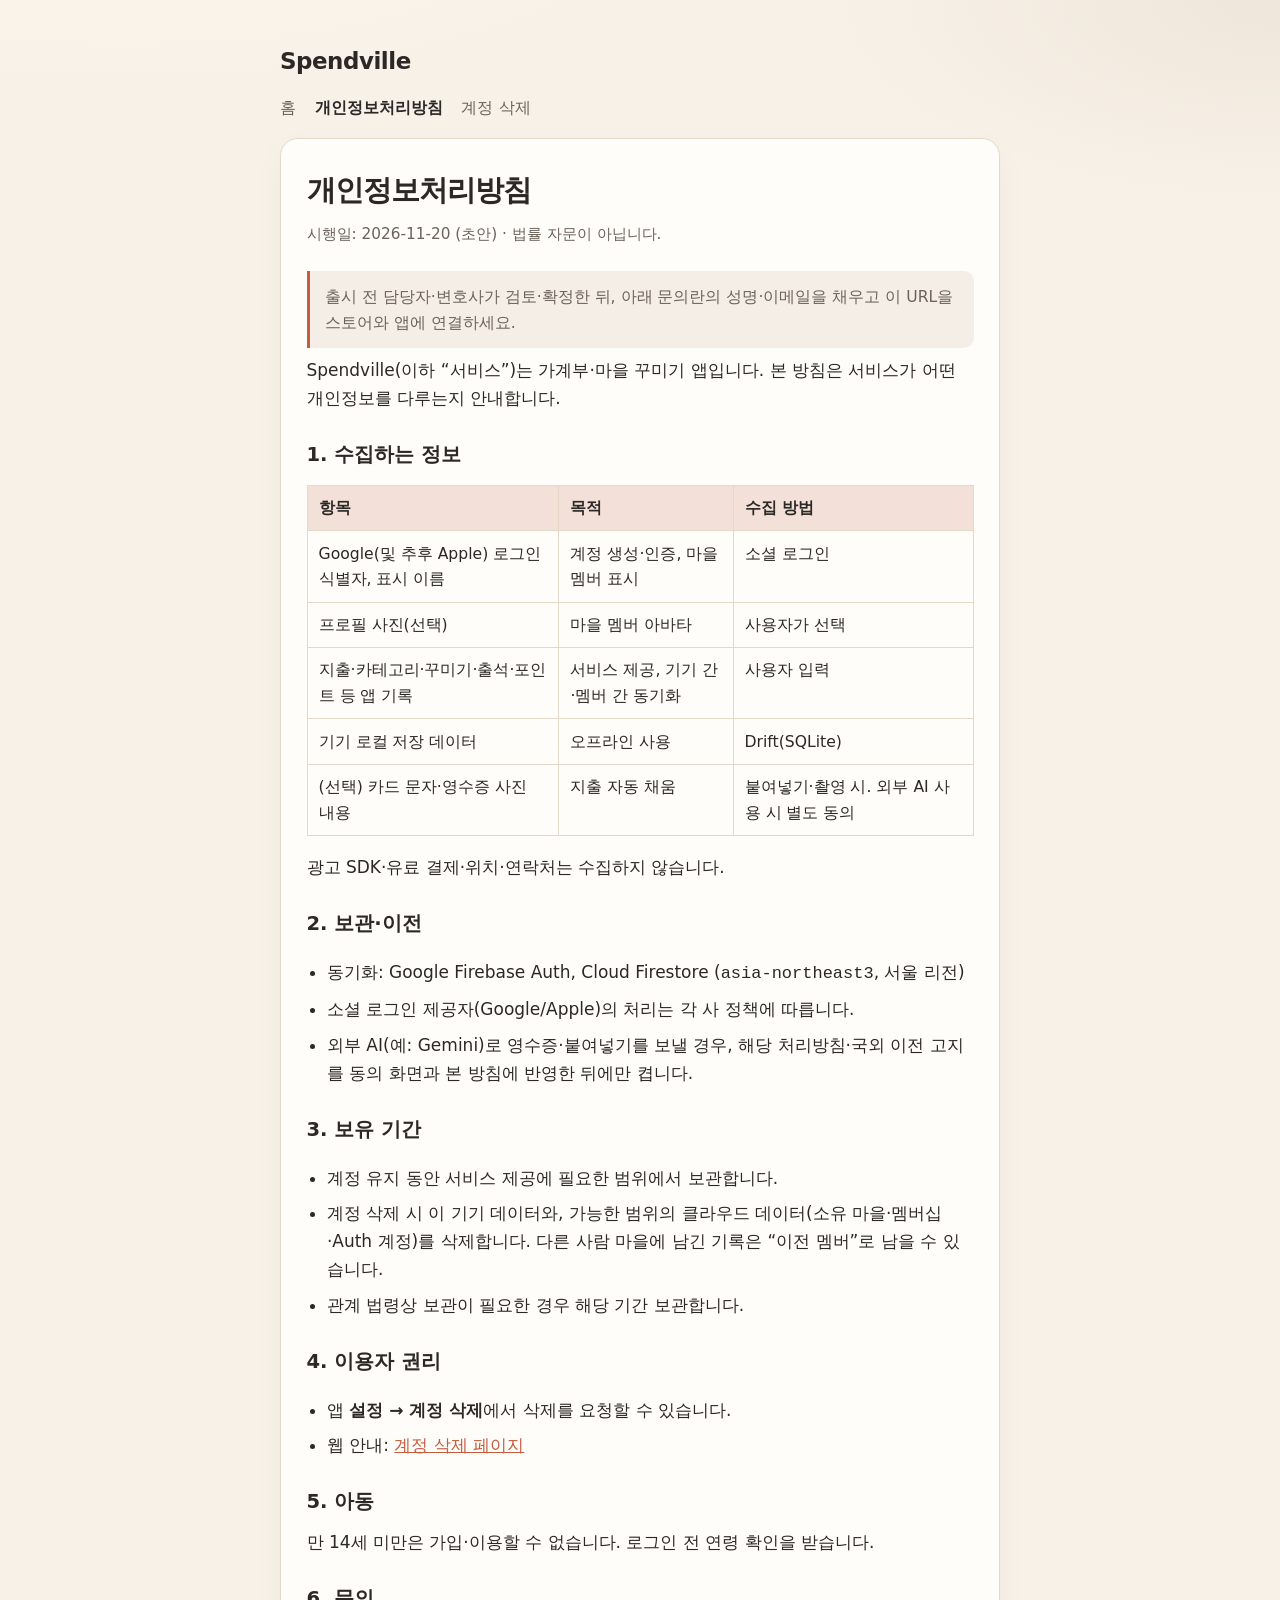
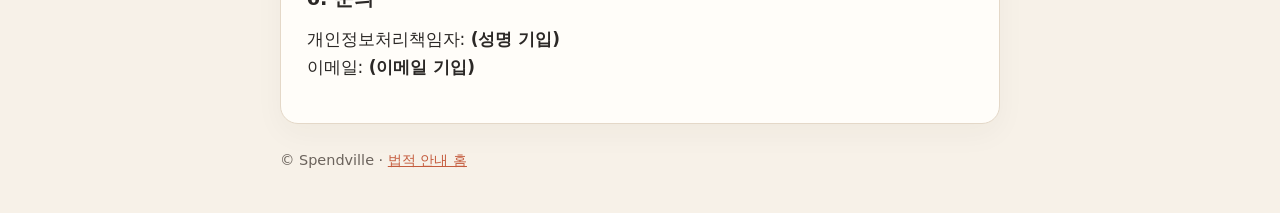
==== privacy.html @ 171655c8 "Add Spendville legal pages." ====
<!DOCTYPE html>
<html lang="ko">
  <head>
    <meta charset="utf-8" />
    <meta name="viewport" content="width=device-width, initial-scale=1" />
    <title>개인정보처리방침 — Spendville</title>
    <link rel="stylesheet" href="styles.css" />
  </head>
  <body>
    <header>
      <a class="brand" href="./">Spendville</a>
      <nav>
        <a href="./">홈</a>
        <a href="./privacy.html" aria-current="page">개인정보처리방침</a>
        <a href="./account-deletion.html">계정 삭제</a>
      </nav>
    </header>
    <main>
      <h1>개인정보처리방침</h1>
      <p class="meta">시행일: 2026-11-20 (초안) · 법률 자문이 아닙니다.</p>

      <p class="note">
        출시 전 담당자·변호사가 검토·확정한 뒤, 아래 문의란의 성명·이메일을 채우고
        이 URL을 스토어와 앱에 연결하세요.
      </p>

      <p>
        Spendville(이하 “서비스”)는 가계부·마을 꾸미기 앱입니다. 본 방침은 서비스가
        어떤 개인정보를 다루는지 안내합니다.
      </p>

      <h2>1. 수집하는 정보</h2>
      <table>
        <thead>
          <tr>
            <th>항목</th>
            <th>목적</th>
            <th>수집 방법</th>
          </tr>
        </thead>
        <tbody>
          <tr>
            <td>Google(및 추후 Apple) 로그인 식별자, 표시 이름</td>
            <td>계정 생성·인증, 마을 멤버 표시</td>
            <td>소셜 로그인</td>
          </tr>
          <tr>
            <td>프로필 사진(선택)</td>
            <td>마을 멤버 아바타</td>
            <td>사용자가 선택</td>
          </tr>
          <tr>
            <td>지출·카테고리·꾸미기·출석·포인트 등 앱 기록</td>
            <td>서비스 제공, 기기 간·멤버 간 동기화</td>
            <td>사용자 입력</td>
          </tr>
          <tr>
            <td>기기 로컬 저장 데이터</td>
            <td>오프라인 사용</td>
            <td>Drift(SQLite)</td>
          </tr>
          <tr>
            <td>(선택) 카드 문자·영수증 사진 내용</td>
            <td>지출 자동 채움</td>
            <td>붙여넣기·촬영 시. 외부 AI 사용 시 별도 동의</td>
          </tr>
        </tbody>
      </table>
      <p>광고 SDK·유료 결제·위치·연락처는 수집하지 않습니다.</p>

      <h2>2. 보관·이전</h2>
      <ul>
        <li>
          동기화: Google Firebase Auth, Cloud Firestore
          (<code>asia-northeast3</code>, 서울 리전)
        </li>
        <li>소셜 로그인 제공자(Google/Apple)의 처리는 각 사 정책에 따릅니다.</li>
        <li>
          외부 AI(예: Gemini)로 영수증·붙여넣기를 보낼 경우, 해당 처리방침·국외
          이전 고지를 동의 화면과 본 방침에 반영한 뒤에만 켭니다.
        </li>
      </ul>

      <h2>3. 보유 기간</h2>
      <ul>
        <li>계정 유지 동안 서비스 제공에 필요한 범위에서 보관합니다.</li>
        <li>
          계정 삭제 시 이 기기 데이터와, 가능한 범위의 클라우드 데이터(소유
          마을·멤버십·Auth 계정)를 삭제합니다. 다른 사람 마을에 남긴 기록은
          “이전 멤버”로 남을 수 있습니다.
        </li>
        <li>관계 법령상 보관이 필요한 경우 해당 기간 보관합니다.</li>
      </ul>

      <h2>4. 이용자 권리</h2>
      <ul>
        <li>앱 <strong>설정 → 계정 삭제</strong>에서 삭제를 요청할 수 있습니다.</li>
        <li>
          웹 안내:
          <a href="./account-deletion.html">계정 삭제 페이지</a>
        </li>
      </ul>

      <h2>5. 아동</h2>
      <p>
        만 14세 미만은 가입·이용할 수 없습니다. 로그인 전 연령 확인을 받습니다.
      </p>

      <h2>6. 문의</h2>
      <p>
        개인정보처리책임자: <strong>(성명 기입)</strong><br />
        이메일: <strong>(이메일 기입)</strong>
      </p>
    </main>
    <footer>
      © Spendville ·
      <a href="./">법적 안내 홈</a>
    </footer>
  </body>
</html>
---- styles.css ----
:root {
  --bg: #f7f1e8;
  --paper: #fffdf9;
  --ink: #2b2826;
  --muted: #6b635c;
  --line: #e4d8c8;
  --accent: #c45c3e;
  --accent-soft: #f3e0d8;
}

* {
  box-sizing: border-box;
}

html {
  font-size: 17px;
}

body {
  margin: 0;
  font-family: "Apple SD Gothic Neo", "Noto Sans KR", system-ui, sans-serif;
  color: var(--ink);
  background:
    radial-gradient(1200px 500px at 10% -10%, #fff8ef 0%, transparent 55%),
    radial-gradient(900px 400px at 100% 0%, #efe6da 0%, transparent 50%),
    var(--bg);
  line-height: 1.65;
}

a {
  color: var(--accent);
}

header,
main,
footer {
  width: min(720px, calc(100% - 2rem));
  margin-inline: auto;
}

header {
  padding: 2.5rem 0 1rem;
}

header .brand {
  font-weight: 800;
  font-size: 1.35rem;
  letter-spacing: -0.02em;
  text-decoration: none;
  color: var(--ink);
}

header nav {
  margin-top: 0.85rem;
  display: flex;
  flex-wrap: wrap;
  gap: 0.75rem 1.1rem;
  font-size: 0.95rem;
}

header nav a {
  text-decoration: none;
  color: var(--muted);
}

header nav a[aria-current="page"] {
  color: var(--ink);
  font-weight: 700;
}

main {
  background: var(--paper);
  border: 1px solid var(--line);
  border-radius: 18px;
  padding: 1.6rem 1.5rem 2rem;
  box-shadow: 0 10px 30px rgba(60, 40, 20, 0.04);
}

h1 {
  margin: 0 0 0.4rem;
  font-size: 1.7rem;
  letter-spacing: -0.03em;
}

.meta {
  color: var(--muted);
  font-size: 0.9rem;
  margin-bottom: 1.4rem;
}

h2 {
  margin: 1.6rem 0 0.55rem;
  font-size: 1.15rem;
}

p,
li {
  margin: 0.45rem 0;
}

ul {
  padding-left: 1.2rem;
}

table {
  width: 100%;
  border-collapse: collapse;
  font-size: 0.92rem;
  margin: 0.8rem 0 1rem;
}

th,
td {
  border: 1px solid var(--line);
  padding: 0.55rem 0.65rem;
  text-align: left;
  vertical-align: top;
}

th {
  background: var(--accent-soft);
}

.note {
  background: #f4eee6;
  border-left: 3px solid var(--accent);
  padding: 0.75rem 0.9rem;
  border-radius: 0 10px 10px 0;
  color: var(--muted);
  font-size: 0.92rem;
}

.card-list {
  list-style: none;
  padding: 0;
  margin: 1.2rem 0 0;
}

.card-list li {
  margin: 0 0 0.75rem;
}

.card-list a {
  display: block;
  text-decoration: none;
  color: var(--ink);
  border: 1px solid var(--line);
  border-radius: 14px;
  padding: 1rem 1.1rem;
  background: #fffcf8;
}

.card-list a strong {
  display: block;
  color: var(--accent);
  margin-bottom: 0.2rem;
}

.card-list a span {
  color: var(--muted);
  font-size: 0.92rem;
}

ol.steps {
  padding-left: 1.2rem;
}

footer {
  padding: 1.5rem 0 2.5rem;
  color: var(--muted);
  font-size: 0.85rem;
}
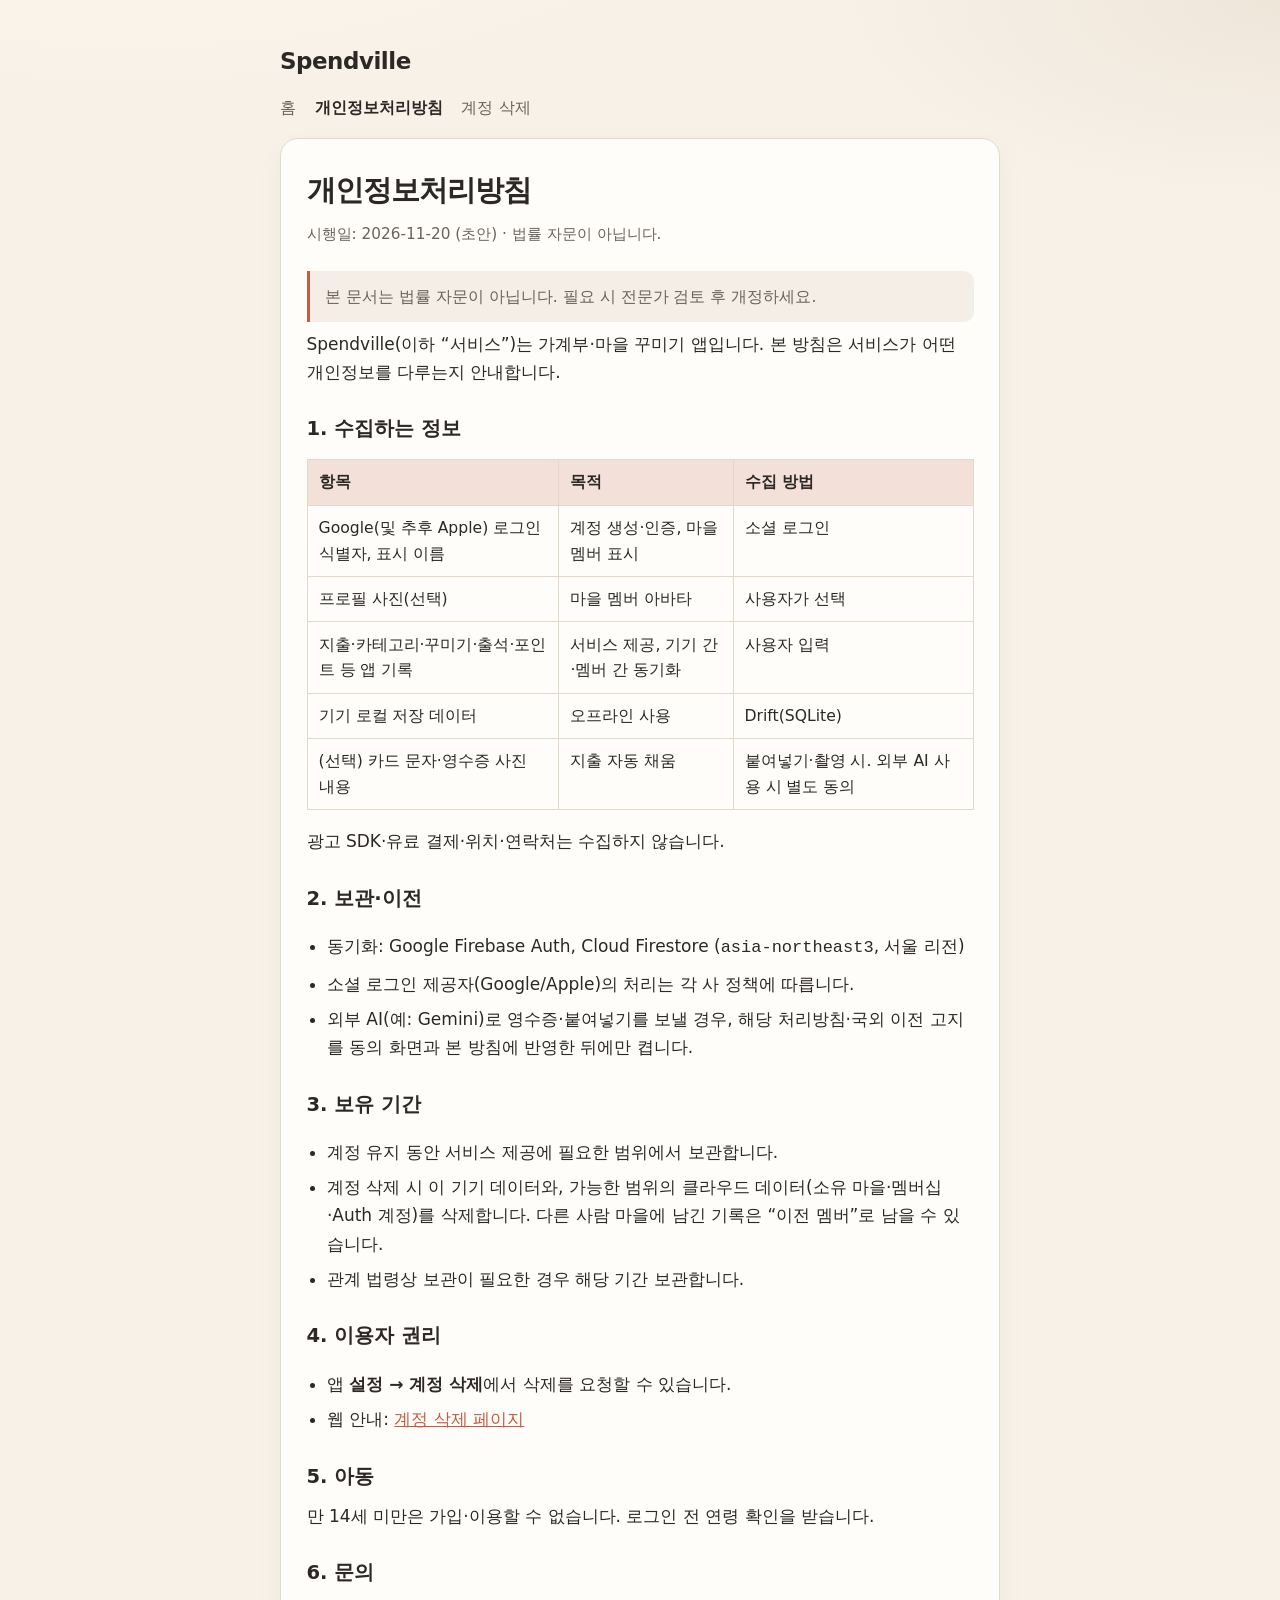
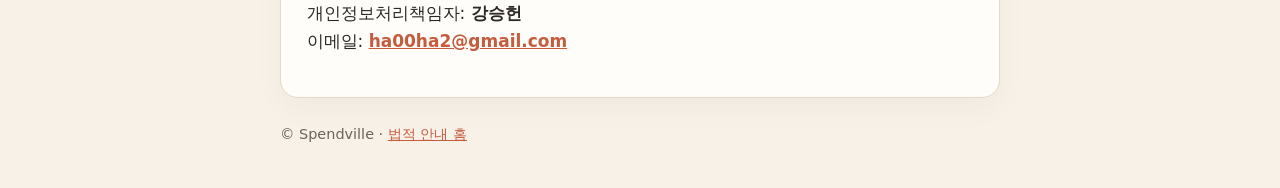
==== commit 1644f74e: "Fill operator contact: 강승헌 / ha00ha2@gmail.com. Co-authored-by: Cursor <cursoragent@cursor.com>" ====
--- a/privacy.html
+++ b/privacy.html
@@ -20,8 +20,7 @@
       <p class="meta">시행일: 2026-11-20 (초안) · 법률 자문이 아닙니다.</p>
 
       <p class="note">
-        출시 전 담당자·변호사가 검토·확정한 뒤, 아래 문의란의 성명·이메일을 채우고
-        이 URL을 스토어와 앱에 연결하세요.
+        본 문서는 법률 자문이 아닙니다. 필요 시 전문가 검토 후 개정하세요.
       </p>
 
       <p>
@@ -108,8 +107,9 @@
 
       <h2>6. 문의</h2>
       <p>
-        개인정보처리책임자: <strong>(성명 기입)</strong><br />
-        이메일: <strong>(이메일 기입)</strong>
+        개인정보처리책임자: <strong>강승헌</strong><br />
+        이메일:
+        <a href="mailto:ha00ha2@gmail.com"><strong>ha00ha2@gmail.com</strong></a>
       </p>
     </main>
     <footer>
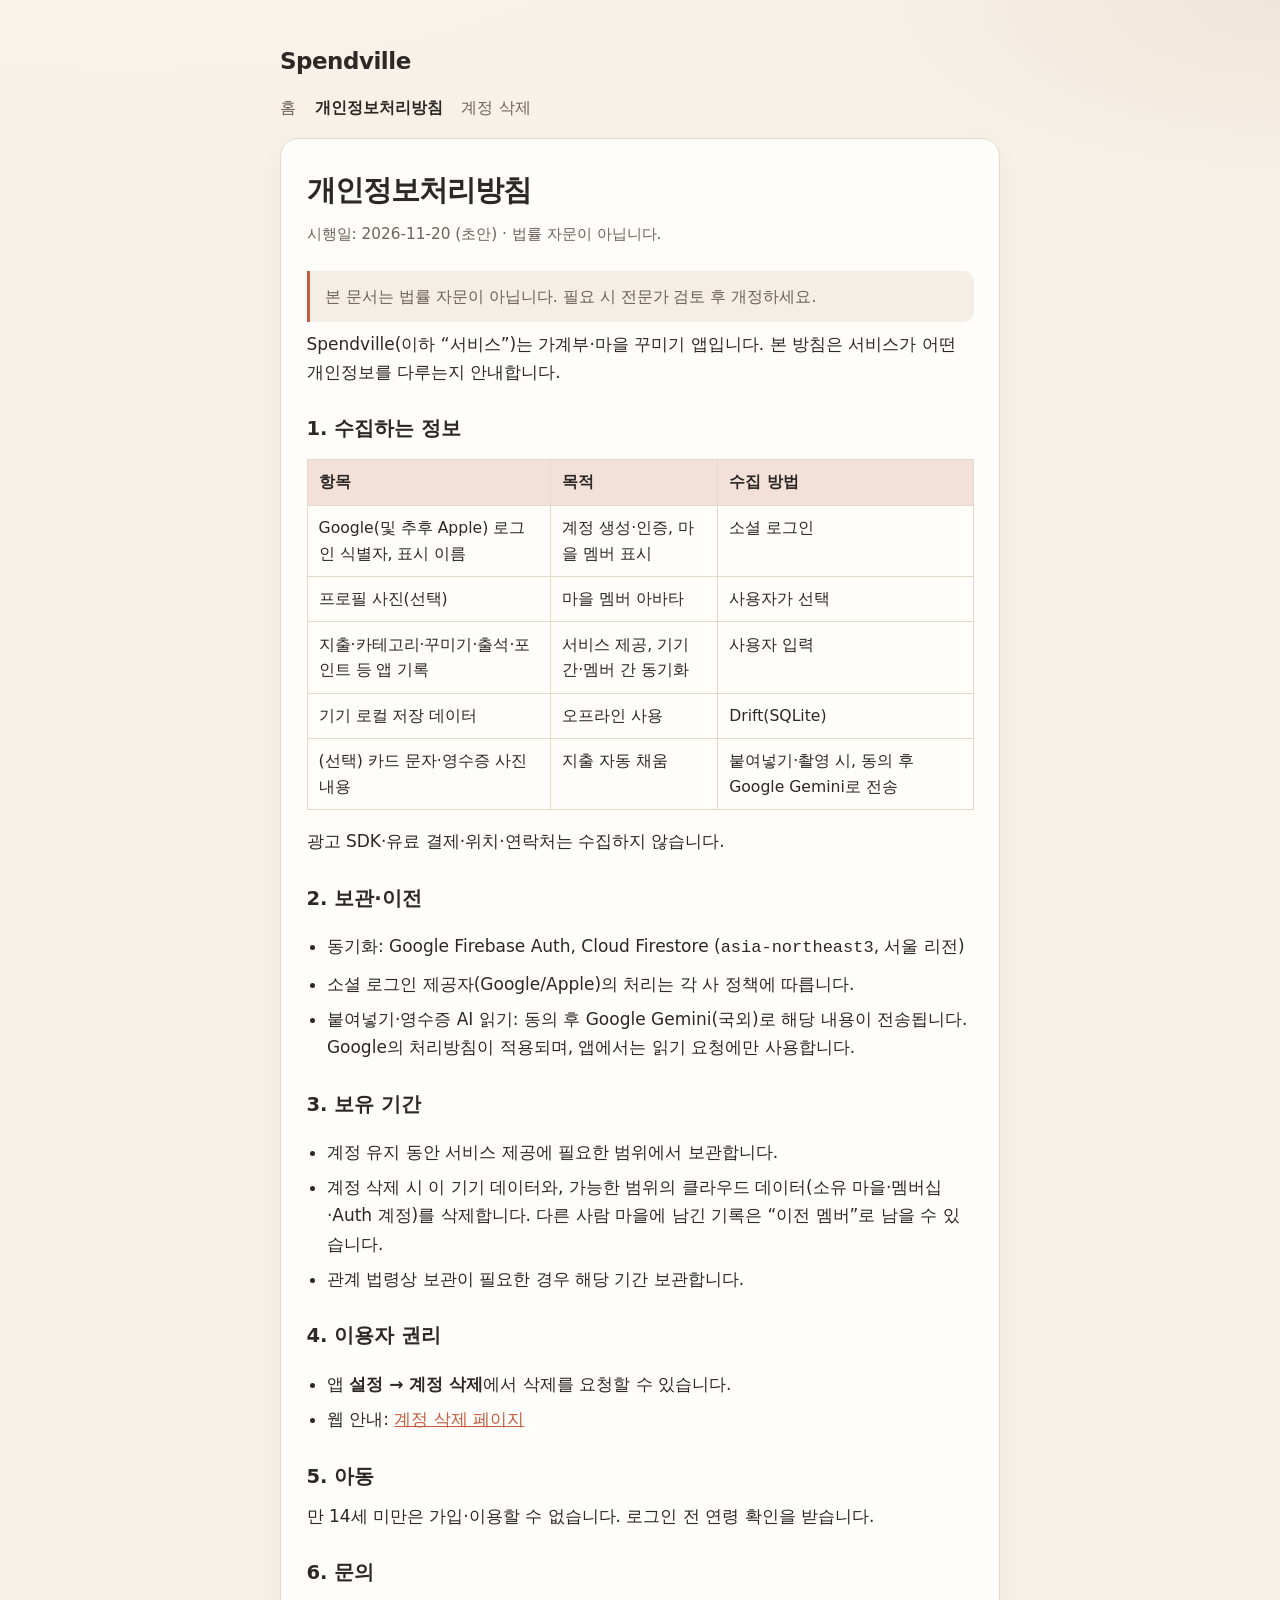
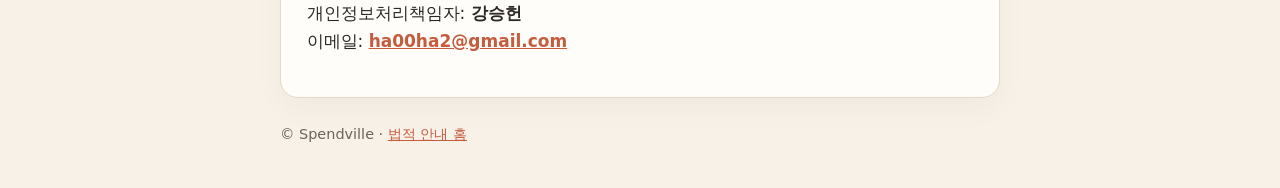
==== commit 9b597c9e: "Note Gemini paste/receipt transfer in the privacy policy. Co-authored-by: Cursor <cursoragent@cursor" ====
--- a/privacy.html
+++ b/privacy.html
@@ -61,7 +61,7 @@
           <tr>
             <td>(선택) 카드 문자·영수증 사진 내용</td>
             <td>지출 자동 채움</td>
-            <td>붙여넣기·촬영 시. 외부 AI 사용 시 별도 동의</td>
+            <td>붙여넣기·촬영 시, 동의 후 Google Gemini로 전송</td>
           </tr>
         </tbody>
       </table>
@@ -75,8 +75,9 @@
         </li>
         <li>소셜 로그인 제공자(Google/Apple)의 처리는 각 사 정책에 따릅니다.</li>
         <li>
-          외부 AI(예: Gemini)로 영수증·붙여넣기를 보낼 경우, 해당 처리방침·국외
-          이전 고지를 동의 화면과 본 방침에 반영한 뒤에만 켭니다.
+          붙여넣기·영수증 AI 읽기: 동의 후 Google Gemini(국외)로 해당 내용이
+          전송됩니다. Google의 처리방침이 적용되며, 앱에서는 읽기 요청에만
+          사용합니다.
         </li>
       </ul>
 
